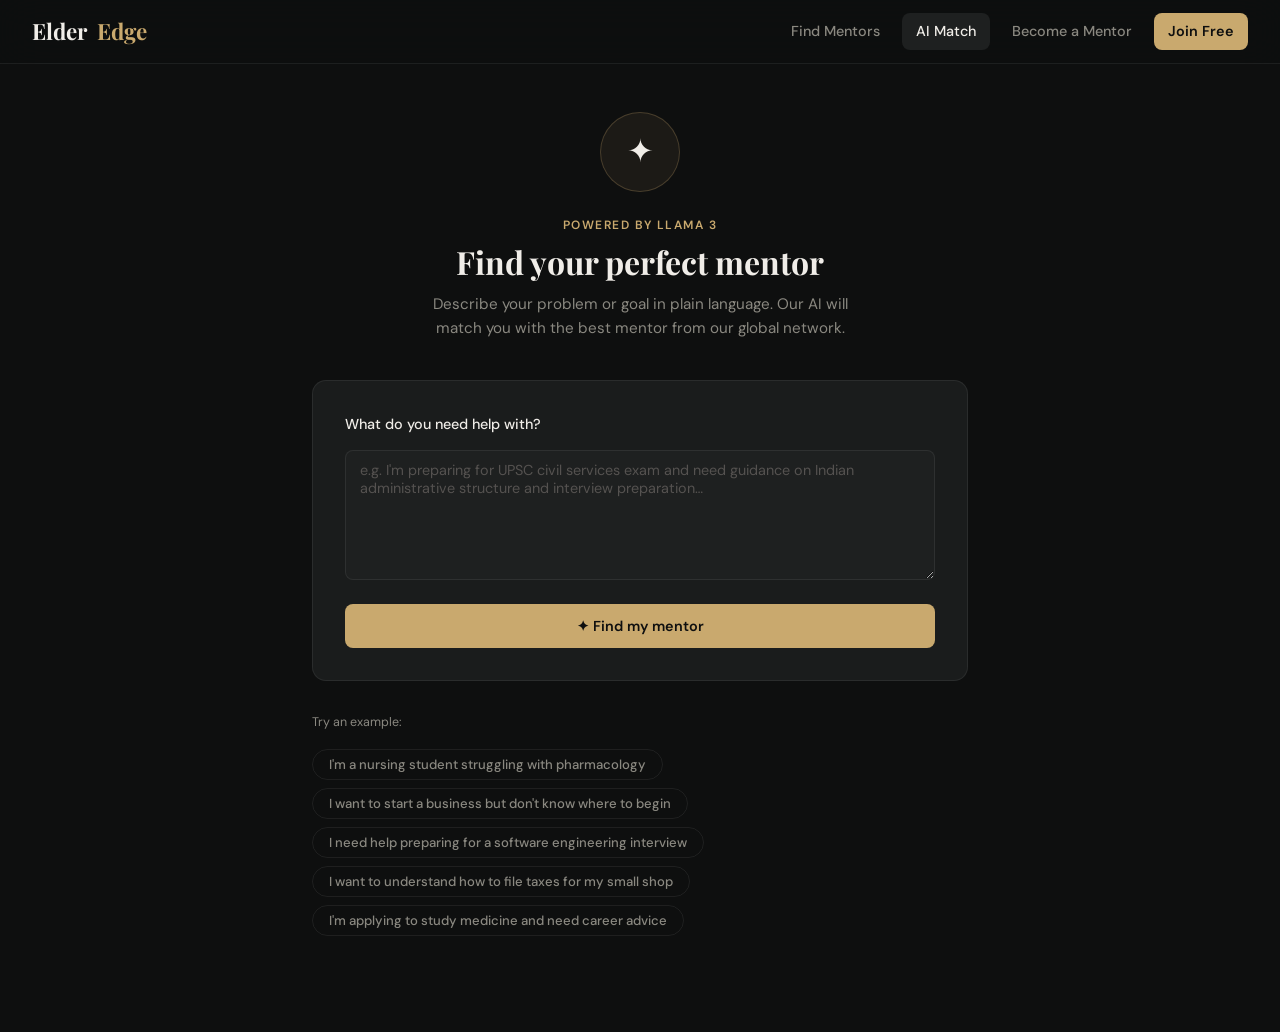
==== frontend/ai_match.html @ 25189fd8 "Initial clean commit" ====
<!DOCTYPE html>
<html lang="en">
<head>
  <meta charset="UTF-8">
  <meta name="viewport" content="width=device-width, initial-scale=1.0">
  <title>AI Mentor Match — ElderEdge</title>
  <link rel="stylesheet" href="style.css">
  <style>
    .ai-orb {
      width: 80px; height: 80px; border-radius: 50%;
      background: var(--accent-bg);
      border: 1px solid var(--accent-border);
      display: flex; align-items: center; justify-content: center;
      font-size: 2rem; margin: 0 auto 1.5rem;
      animation: pulse 3s ease-in-out infinite;
    }
    @keyframes pulse {
      0%,100% { box-shadow: 0 0 0 0 var(--accent-border); }
      50% { box-shadow: 0 0 0 12px transparent; }
    }
    .thinking-dots span {
      display: inline-block;
      width: 8px; height: 8px; border-radius: 50%;
      background: var(--accent); margin: 0 3px;
      animation: dot-bounce 1.4s ease-in-out infinite;
    }
    .thinking-dots span:nth-child(2) { animation-delay: 0.2s; }
    .thinking-dots span:nth-child(3) { animation-delay: 0.4s; }
    @keyframes dot-bounce {
      0%,80%,100% { transform: scale(0.6); opacity: 0.4; }
      40% { transform: scale(1); opacity: 1; }
    }
    .match-card { animation: fadeUp 0.4s ease both; }
    .match-card:nth-child(2) { animation-delay: 0.1s; }
    .match-card:nth-child(3) { animation-delay: 0.2s; }
  </style>
</head>
<body>

<nav>
  <a class="nav-brand" href="index.html">Elder<span>Edge</span></a>
  <div class="nav-links">
    <a href="index.html">Find Mentors</a>
    <a href="ai_match.html" class="active">AI Match</a>
    <a href="signup.html">Become a Mentor</a>
    <a href="signup.html" class="nav-cta btn btn-sm">Join Free</a>
  </div>
</nav>

<div class="container" style="padding-top:3rem;padding-bottom:4rem;max-width:720px;">
  <div class="page-enter">

    <!-- Header -->
    <div style="text-align:center;margin-bottom:2.5rem">
      <div class="ai-orb">✦</div>
      <p class="section-label" style="text-align:center">Powered by Llama 3</p>
      <h1 class="section-title" style="text-align:center">Find your perfect mentor</h1>
      <p class="section-sub" style="text-align:center;max-width:440px;margin:10px auto 0">
        Describe your problem or goal in plain language. Our AI will match you with the best mentor from our global network.
      </p>
    </div>

    <!-- Input -->
    <div class="card" style="padding:2rem;margin-bottom:2rem">
      <div class="form-group mb-3">
        <label style="font-size:0.9rem;color:var(--text)">What do you need help with?</label>
        <textarea id="problem-input" placeholder="e.g. I'm preparing for UPSC civil services exam and need guidance on Indian administrative structure and interview preparation…" style="min-height:130px;margin-top:8px"></textarea>
      </div>
      <button class="btn btn-primary w-full" style="justify-content:center;padding:13px;" onclick="runMatch()" id="match-btn">
        ✦ Find my mentor
      </button>
    </div>

    <!-- Example prompts -->
    <div style="margin-bottom:2rem">
      <p class="text-xs text-muted mb-2">Try an example:</p>
      <div style="display:flex;flex-wrap:wrap;gap:8px" id="examples-row"></div>
    </div>

    <!-- Results -->
    <div id="results-wrap" style="display:none">
      <div style="display:flex;align-items:center;gap:10px;margin-bottom:1.25rem">
        <h2 style="font-family:'Playfair Display',serif">Best matches for you</h2>
      </div>
      <div id="results-grid" style="display:flex;flex-direction:column;gap:1rem"></div>
    </div>

    <!-- Thinking state -->
    <div id="thinking" style="display:none;text-align:center;padding:3rem">
      <div class="thinking-dots">
        <span></span><span></span><span></span>
      </div>
      <p class="text-muted mt-2" style="font-size:0.9rem">Analyzing your problem and matching mentors…</p>
    </div>

    <!-- Error state -->
    <div id="error-state" style="display:none" class="empty-state">
      <div class="icon">⚠</div>
      <h3>Matching failed</h3>
      <p>Make sure Flask is running and the /ai/match route is set up.</p>
    </div>

  </div>
</div>

<script src="utils.js"></script>
<script>
  const examples = [
    "I'm a nursing student struggling with pharmacology",
    "I want to start a business but don't know where to begin",
    "I need help preparing for a software engineering interview",
    "I want to understand how to file taxes for my small shop",
    "I'm applying to study medicine and need career advice"
  ];
  document.getElementById("examples-row").innerHTML = examples.map(ex =>
    `<button class="filter-pill" onclick="setExample(this)">${ex}</button>`
  ).join("");

  function setExample(el) {
    document.getElementById("problem-input").value = el.textContent;
    document.querySelectorAll(".filter-pill").forEach(p => p.classList.remove("active"));
    el.classList.add("active");
  }

  async function runMatch() {
    const problem = document.getElementById("problem-input").value.trim();
    if (!problem) { showToast("Please describe what you need help with", "error"); return; }

    document.getElementById("results-wrap").style.display = "none";
    document.getElementById("error-state").style.display = "none";
    document.getElementById("thinking").style.display = "block";
    document.getElementById("match-btn").disabled = true;

    try {
      const data = await apiFetch("/ai/match", {
        method: "POST",
        body: JSON.stringify({ problem })
      });

      document.getElementById("thinking").style.display = "none";
      document.getElementById("match-btn").disabled = false;

      if (!data.matches || !data.matches.length) {
        document.getElementById("error-state").style.display = "block"; return;
      }

      renderMatches(data.matches, problem);
    } catch {
      document.getElementById("thinking").style.display = "none";
      document.getElementById("match-btn").disabled = false;
      document.getElementById("error-state").style.display = "block";
    }
  }

  function renderMatches(matches, problem) {
    const grid = document.getElementById("results-grid");
    grid.innerHTML = matches.map((m, i) => `
      <div class="card match-card" style="padding:1.5rem">
        <div style="display:flex;gap:1rem;align-items:flex-start;margin-bottom:1rem">
          <div style="position:relative">
            ${avatar(m)}
            <div style="position:absolute;top:-4px;left:-4px;width:22px;height:22px;border-radius:50%;background:var(--accent);color:#0e0f0f;font-size:0.7rem;font-weight:700;display:flex;align-items:center;justify-content:center">#${i+1}</div>
          </div>
          <div style="flex:1">
            <div style="font-family:'Playfair Display',serif;font-weight:600;font-size:1.05rem">${m.name}</div>
            <div class="text-sm text-muted">${m.past_role}</div>
            <div style="display:flex;gap:6px;margin-top:6px;flex-wrap:wrap">
              <span class="badge badge-accent">${m.domain}</span>
              <span class="badge badge-gray">📍 ${m.country}</span>
            </div>
          </div>
          <div style="text-align:right;flex-shrink:0">
            <div style="color:var(--accent);font-weight:600;font-size:0.9rem">${formatPrice(m)}</div>
            <div class="free-badge mt-1">1st free</div>
          </div>
        </div>

        <!-- AI reason -->
        <div style="background:var(--accent-bg);border:1px solid var(--accent-border);border-radius:var(--radius-sm);padding:10px 14px;margin-bottom:1rem">
          <p style="font-size:0.82rem;color:var(--accent-light);line-height:1.6">
            <span style="font-weight:600">Why this match: </span>${m.reason || "Strong domain alignment with your needs."}
          </p>
        </div>

        <div style="display:flex;gap:8px">
          <a href="profile.html?id=${m.id}" class="btn btn-outline btn-sm" style="flex:1;justify-content:center">View profile</a>
          <a href="booking.html?id=${m.id}" class="btn btn-primary btn-sm" style="flex:1;justify-content:center">Book session</a>
        </div>
      </div>
    `).join("");

    document.getElementById("results-wrap").style.display = "block";
    document.getElementById("results-wrap").scrollIntoView({ behavior: "smooth", block: "start" });
  }
</script>
</body>
</html>
---- frontend/style.css ----
@import url('https://fonts.googleapis.com/css2?family=Playfair+Display:wght@400;600;700&family=DM+Sans:wght@300;400;500;600&display=swap');

:root {
  --bg: #0e0f0f;
  --bg2: #161818;
  --bg3: #1e2020;
  --card: #1a1c1c;
  --border: rgba(255,255,255,0.07);
  --border-hover: rgba(255,255,255,0.15);
  --text: #f0ede8;
  --text-muted: #8a8880;
  --text-dim: #555250;
  --accent: #c9a96e;
  --accent-light: #e8c98a;
  --accent-bg: rgba(201,169,110,0.08);
  --accent-border: rgba(201,169,110,0.25);
  --green: #4caf7d;
  --green-bg: rgba(76,175,125,0.1);
  --red: #e05c5c;
  --radius: 14px;
  --radius-sm: 8px;
  --shadow: 0 4px 32px rgba(0,0,0,0.4);
  --transition: all 0.25s cubic-bezier(0.4,0,0.2,1);
}

*, *::before, *::after { box-sizing: border-box; margin: 0; padding: 0; }

html { scroll-behavior: smooth; }

body {
  font-family: 'DM Sans', sans-serif;
  background: var(--bg);
  color: var(--text);
  line-height: 1.6;
  min-height: 100vh;
  -webkit-font-smoothing: antialiased;
}

/* ── Scrollbar ── */
::-webkit-scrollbar { width: 6px; }
::-webkit-scrollbar-track { background: var(--bg); }
::-webkit-scrollbar-thumb { background: var(--bg3); border-radius: 3px; }

/* ── Navbar ── */
nav {
  position: sticky; top: 0; z-index: 100;
  background: rgba(14,15,15,0.85);
  backdrop-filter: blur(20px);
  border-bottom: 1px solid var(--border);
  padding: 0 2rem;
  height: 64px;
  display: flex; align-items: center; justify-content: space-between;
}
.nav-brand {
  font-family: 'Playfair Display', serif;
  font-size: 1.4rem; font-weight: 700;
  color: var(--text); text-decoration: none;
  display: flex; align-items: center; gap: 10px;
}
.nav-brand span { color: var(--accent); }
.nav-links { display: flex; align-items: center; gap: 8px; }
.nav-links a {
  color: var(--text-muted); text-decoration: none;
  font-size: 0.9rem; font-weight: 500;
  padding: 7px 14px; border-radius: var(--radius-sm);
  transition: var(--transition);
}
.nav-links a:hover, .nav-links a.active { color: var(--text); background: var(--bg3); }
.nav-cta {
  background: var(--accent) !important;
  color: #0e0f0f !important;
  font-weight: 600 !important;
}
.nav-cta:hover { background: var(--accent-light) !important; }

/* ── Buttons ── */
.btn {
  display: inline-flex; align-items: center; gap: 8px;
  padding: 10px 22px; border-radius: var(--radius-sm);
  font-family: 'DM Sans', sans-serif;
  font-size: 0.9rem; font-weight: 600;
  cursor: pointer; border: none;
  text-decoration: none; transition: var(--transition);
}
.btn-primary {
  background: var(--accent); color: #0e0f0f;
}
.btn-primary:hover { background: var(--accent-light); transform: translateY(-1px); }
.btn-outline {
  background: transparent; color: var(--text);
  border: 1px solid var(--border-hover);
}
.btn-outline:hover { border-color: var(--accent); color: var(--accent); }
.btn-ghost { background: var(--bg3); color: var(--text); }
.btn-ghost:hover { background: var(--border-hover); }
.btn-sm { padding: 7px 14px; font-size: 0.82rem; }
.btn-lg { padding: 14px 32px; font-size: 1rem; }
.btn:disabled { opacity: 0.4; cursor: not-allowed; transform: none !important; }

/* ── Cards ── */
.card {
  background: var(--card);
  border: 1px solid var(--border);
  border-radius: var(--radius);
  transition: var(--transition);
}
.card:hover { border-color: var(--border-hover); }
.card-hover:hover { transform: translateY(-3px); box-shadow: var(--shadow); }

/* ── Mentor Card ── */
.mentor-card {
  padding: 1.5rem;
  display: flex; flex-direction: column; gap: 1rem;
  cursor: pointer; text-decoration: none; color: inherit;
}
.mentor-card-top { display: flex; gap: 1rem; align-items: flex-start; }
.mentor-avatar {
  width: 56px; height: 56px; border-radius: 50%;
  object-fit: cover; flex-shrink: 0;
  border: 2px solid var(--border);
}
.mentor-avatar-placeholder {
  width: 56px; height: 56px; border-radius: 50%;
  background: var(--accent-bg); border: 2px solid var(--accent-border);
  display: flex; align-items: center; justify-content: center;
  font-family: 'Playfair Display', serif;
  font-size: 1.2rem; color: var(--accent); flex-shrink: 0;
}
.mentor-info { flex: 1; min-width: 0; }
.mentor-name {
  font-family: 'Playfair Display', serif;
  font-size: 1.05rem; font-weight: 600;
  color: var(--text); margin-bottom: 2px;
  white-space: nowrap; overflow: hidden; text-overflow: ellipsis;
}
.mentor-role { font-size: 0.82rem; color: var(--text-muted); line-height: 1.4; }
.mentor-domain {
  display: inline-flex; align-items: center; gap: 6px;
  padding: 4px 10px; border-radius: 99px;
  background: var(--accent-bg); border: 1px solid var(--accent-border);
  font-size: 0.78rem; font-weight: 500; color: var(--accent);
}
.mentor-bio { font-size: 0.85rem; color: var(--text-muted); line-height: 1.6; display: -webkit-box; -webkit-line-clamp: 2; line-clamp: 2; -webkit-box-orient: vertical; overflow: hidden; }
.mentor-footer { display: flex; align-items: center; justify-content: space-between; margin-top: auto; }
.mentor-price { font-size: 0.9rem; font-weight: 600; color: var(--accent); }
.mentor-price span { font-size: 0.75rem; color: var(--text-muted); font-weight: 400; }
.mentor-meta { display: flex; align-items: center; gap: 8px; font-size: 0.8rem; color: var(--text-muted); }
.stars { color: var(--accent); letter-spacing: -1px; }
.free-badge {
  padding: 3px 8px; border-radius: 99px;
  background: var(--green-bg); border: 1px solid rgba(76,175,125,0.25);
  font-size: 0.72rem; font-weight: 600; color: var(--green);
}

/* ── Tags / Badges ── */
.badge {
  display: inline-flex; align-items: center;
  padding: 4px 10px; border-radius: 99px;
  font-size: 0.78rem; font-weight: 500;
}
.badge-accent { background: var(--accent-bg); color: var(--accent); border: 1px solid var(--accent-border); }
.badge-green { background: var(--green-bg); color: var(--green); border: 1px solid rgba(76,175,125,0.25); }
.badge-gray { background: var(--bg3); color: var(--text-muted); border: 1px solid var(--border); }

/* ── Form Elements ── */
.form-group { display: flex; flex-direction: column; gap: 6px; }
label { font-size: 0.85rem; font-weight: 500; color: var(--text-muted); }
input, select, textarea {
  background: var(--bg3); border: 1px solid var(--border);
  border-radius: var(--radius-sm); color: var(--text);
  font-family: 'DM Sans', sans-serif; font-size: 0.9rem;
  padding: 10px 14px; transition: var(--transition);
  outline: none; width: 100%;
}
input:focus, select:focus, textarea:focus {
  border-color: var(--accent); background: var(--bg2);
  box-shadow: 0 0 0 3px var(--accent-bg);
}
input::placeholder, textarea::placeholder { color: var(--text-dim); }
select option { background: var(--bg3); }
textarea { resize: vertical; min-height: 100px; }
.form-grid { display: grid; grid-template-columns: 1fr 1fr; gap: 1rem; }

/* ── Section Headers ── */
.section-label {
  font-size: 0.75rem; font-weight: 600; letter-spacing: 0.12em;
  text-transform: uppercase; color: var(--accent); margin-bottom: 8px;
}
.section-title {
  font-family: 'Playfair Display', serif;
  font-size: 2rem; font-weight: 700; line-height: 1.2;
  color: var(--text);
}
.section-sub { color: var(--text-muted); font-size: 0.95rem; margin-top: 8px; }

/* ── Grid ── */
.mentor-grid {
  display: grid;
  grid-template-columns: repeat(auto-fill, minmax(300px, 1fr));
  gap: 1.25rem;
}

/* ── Search Bar ── */
.search-wrap {
  position: relative; width: 100%; max-width: 540px;
}
.search-wrap input {
  padding-left: 42px; padding-right: 14px;
  height: 44px; border-radius: 99px;
}
.search-icon {
  position: absolute; left: 14px; top: 50%;
  transform: translateY(-50%);
  color: var(--text-dim); font-size: 1rem; pointer-events: none;
}

/* ── Filter Pills ── */
.filter-row { display: flex; flex-wrap: wrap; gap: 8px; }
.filter-pill {
  padding: 6px 16px; border-radius: 99px;
  border: 1px solid var(--border);
  background: transparent; color: var(--text-muted);
  font-size: 0.82rem; font-weight: 500;
  cursor: pointer; transition: var(--transition);
  font-family: 'DM Sans', sans-serif;
}
.filter-pill:hover { border-color: var(--accent); color: var(--accent); }
.filter-pill.active { background: var(--accent-bg); border-color: var(--accent); color: var(--accent); }

/* ── Toast ── */
.toast {
  position: fixed; bottom: 2rem; right: 2rem; z-index: 999;
  background: var(--card); border: 1px solid var(--border);
  border-radius: var(--radius-sm); padding: 14px 20px;
  font-size: 0.9rem; box-shadow: var(--shadow);
  display: flex; align-items: center; gap: 10px;
  transform: translateY(20px); opacity: 0;
  transition: all 0.3s cubic-bezier(0.4,0,0.2,1);
  max-width: 320px;
}
.toast.show { transform: translateY(0); opacity: 1; }
.toast.success { border-color: rgba(76,175,125,0.4); }
.toast.error { border-color: rgba(224,92,92,0.4); }

/* ── Stars Input ── */
.star-input { display: flex; gap: 6px; }
.star-input span {
  font-size: 1.5rem; cursor: pointer; color: var(--text-dim);
  transition: var(--transition);
}
.star-input span.active { color: var(--accent); }

/* ── Loading Skeleton ── */
.skeleton {
  background: linear-gradient(90deg, var(--bg3) 25%, var(--bg2) 50%, var(--bg3) 75%);
  background-size: 200% 100%;
  animation: shimmer 1.5s infinite;
  border-radius: var(--radius-sm);
}
@keyframes shimmer { 0% { background-position: 200% 0; } 100% { background-position: -200% 0; } }

/* ── Page Fade In ── */
.page-enter {
  animation: fadeUp 0.4s ease forwards;
}
@keyframes fadeUp {
  from { opacity: 0; transform: translateY(16px); }
  to { opacity: 1; transform: translateY(0); }
}

/* ── Divider ── */
hr { border: none; border-top: 1px solid var(--border); margin: 2rem 0; }

/* ── Utility ── */
.container { max-width: 1160px; margin: 0 auto; padding: 0 2rem; }
.mt-1 { margin-top: 0.5rem; } .mt-2 { margin-top: 1rem; } .mt-3 { margin-top: 1.5rem; } .mt-4 { margin-top: 2rem; }
.mb-1 { margin-bottom: 0.5rem; } .mb-2 { margin-bottom: 1rem; } .mb-3 { margin-bottom: 1.5rem; }
.flex { display: flex; } .items-center { align-items: center; } .justify-between { justify-content: space-between; }
.gap-1 { gap: 0.5rem; } .gap-2 { gap: 1rem; } .gap-3 { gap: 1.5rem; }
.text-muted { color: var(--text-muted); } .text-accent { color: var(--accent); }
.text-sm { font-size: 0.85rem; } .text-xs { font-size: 0.78rem; }
.font-serif { font-family: 'Playfair Display', serif; }
.w-full { width: 100%; }

/* ── Empty State ── */
.empty-state {
  text-align: center; padding: 4rem 2rem;
  color: var(--text-muted);
}
.empty-state .icon { font-size: 2.5rem; margin-bottom: 1rem; opacity: 0.4; }
.empty-state h3 { font-family: 'Playfair Display', serif; color: var(--text); margin-bottom: 8px; }

/* ── Responsive ── */
@media (max-width: 768px) {
  .container { padding: 0 1rem; }
  nav { padding: 0 1rem; }
  .nav-links a:not(.nav-cta) { display: none; }
  .form-grid { grid-template-columns: 1fr; }
  .section-title { font-size: 1.6rem; }
  .mentor-grid { grid-template-columns: 1fr; }
}
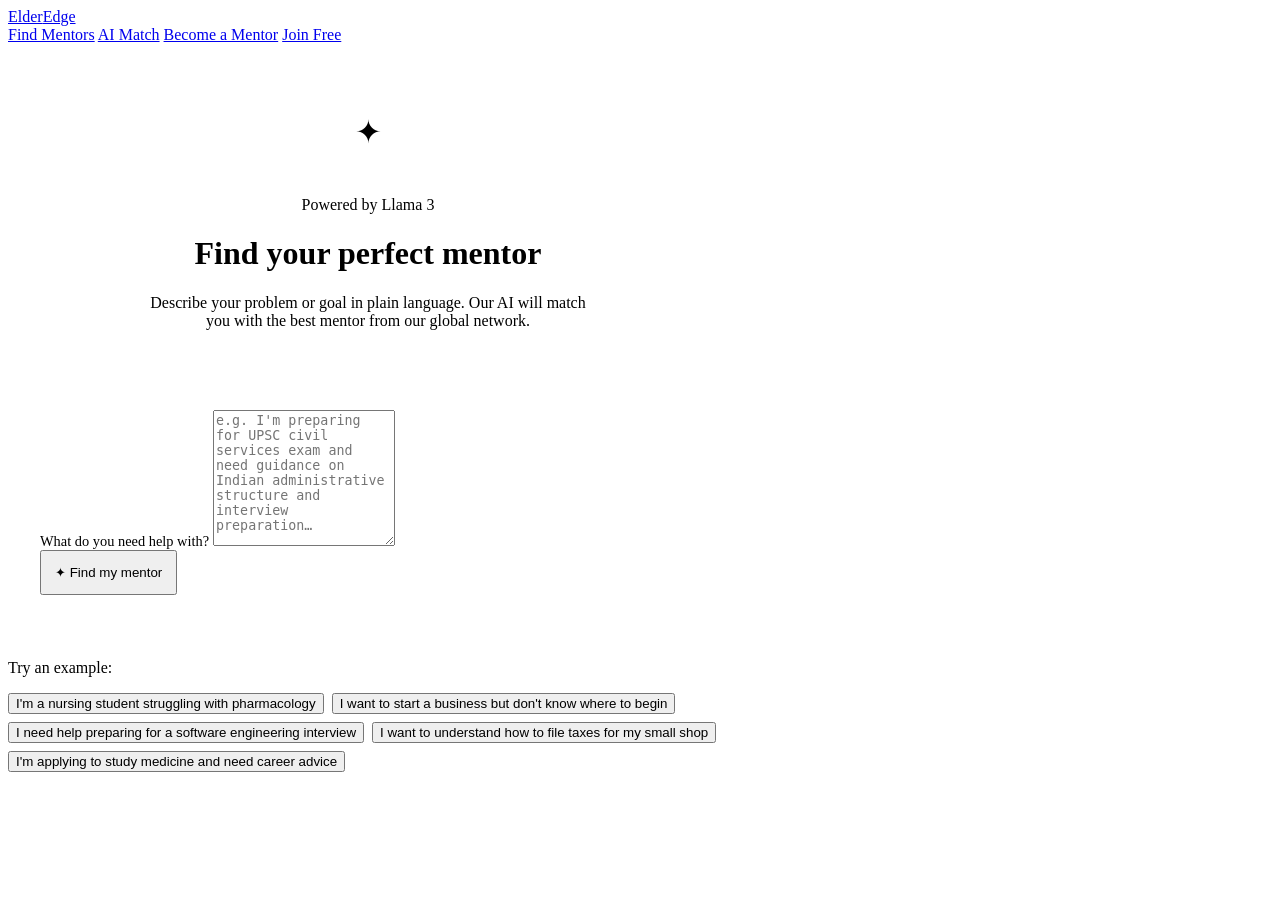
==== commit a3c9c18c: "updated files" ====
--- a/frontend/ai_match.html
+++ b/frontend/ai_match.html
@@ -4,7 +4,7 @@
   <meta charset="UTF-8">
   <meta name="viewport" content="width=device-width, initial-scale=1.0">
   <title>AI Mentor Match — ElderEdge</title>
-  <link rel="stylesheet" href="style.css">
+  <link rel="stylesheet" href="/style.css">
   <style>
     .ai-orb {
       width: 80px; height: 80px; border-radius: 50%;
@@ -38,12 +38,12 @@
 <body>
 
 <nav>
-  <a class="nav-brand" href="index.html">Elder<span>Edge</span></a>
+  <a class="nav-brand" href="/">Elder<span>Edge</span></a>
   <div class="nav-links">
-    <a href="index.html">Find Mentors</a>
-    <a href="ai_match.html" class="active">AI Match</a>
-    <a href="signup.html">Become a Mentor</a>
-    <a href="signup.html" class="nav-cta btn btn-sm">Join Free</a>
+    <a href="/">Find Mentors</a>
+    <a href="/ai_match" class="active">AI Match</a>
+    <a href="/signup">Become a Mentor</a>
+    <a href="/signup.html" class="nav-cta btn btn-sm">Join Free</a>
   </div>
 </nav>
 
@@ -103,7 +103,7 @@
   </div>
 </div>
 
-<script src="utils.js"></script>
+<script src="/utils.js"></script>
 <script>
   const examples = [
     "I'm a nursing student struggling with pharmacology",
@@ -183,8 +183,9 @@
         </div>
 
         <div style="display:flex;gap:8px">
-          <a href="profile.html?id=${m.id}" class="btn btn-outline btn-sm" style="flex:1;justify-content:center">View profile</a>
-          <a href="booking.html?id=${m.id}" class="btn btn-primary btn-sm" style="flex:1;justify-content:center">Book session</a>
+          <a  href="/profile?id=${m.id}" class="btn btn-outline btn-sm" style="flex:1;justify-content:center">View profile</a>
+          <a href="/booking?id=
+${m.id}" class="btn btn-primary btn-sm" style="flex:1;justify-content:center">Book session</a>
         </div>
       </div>
     `).join("");
